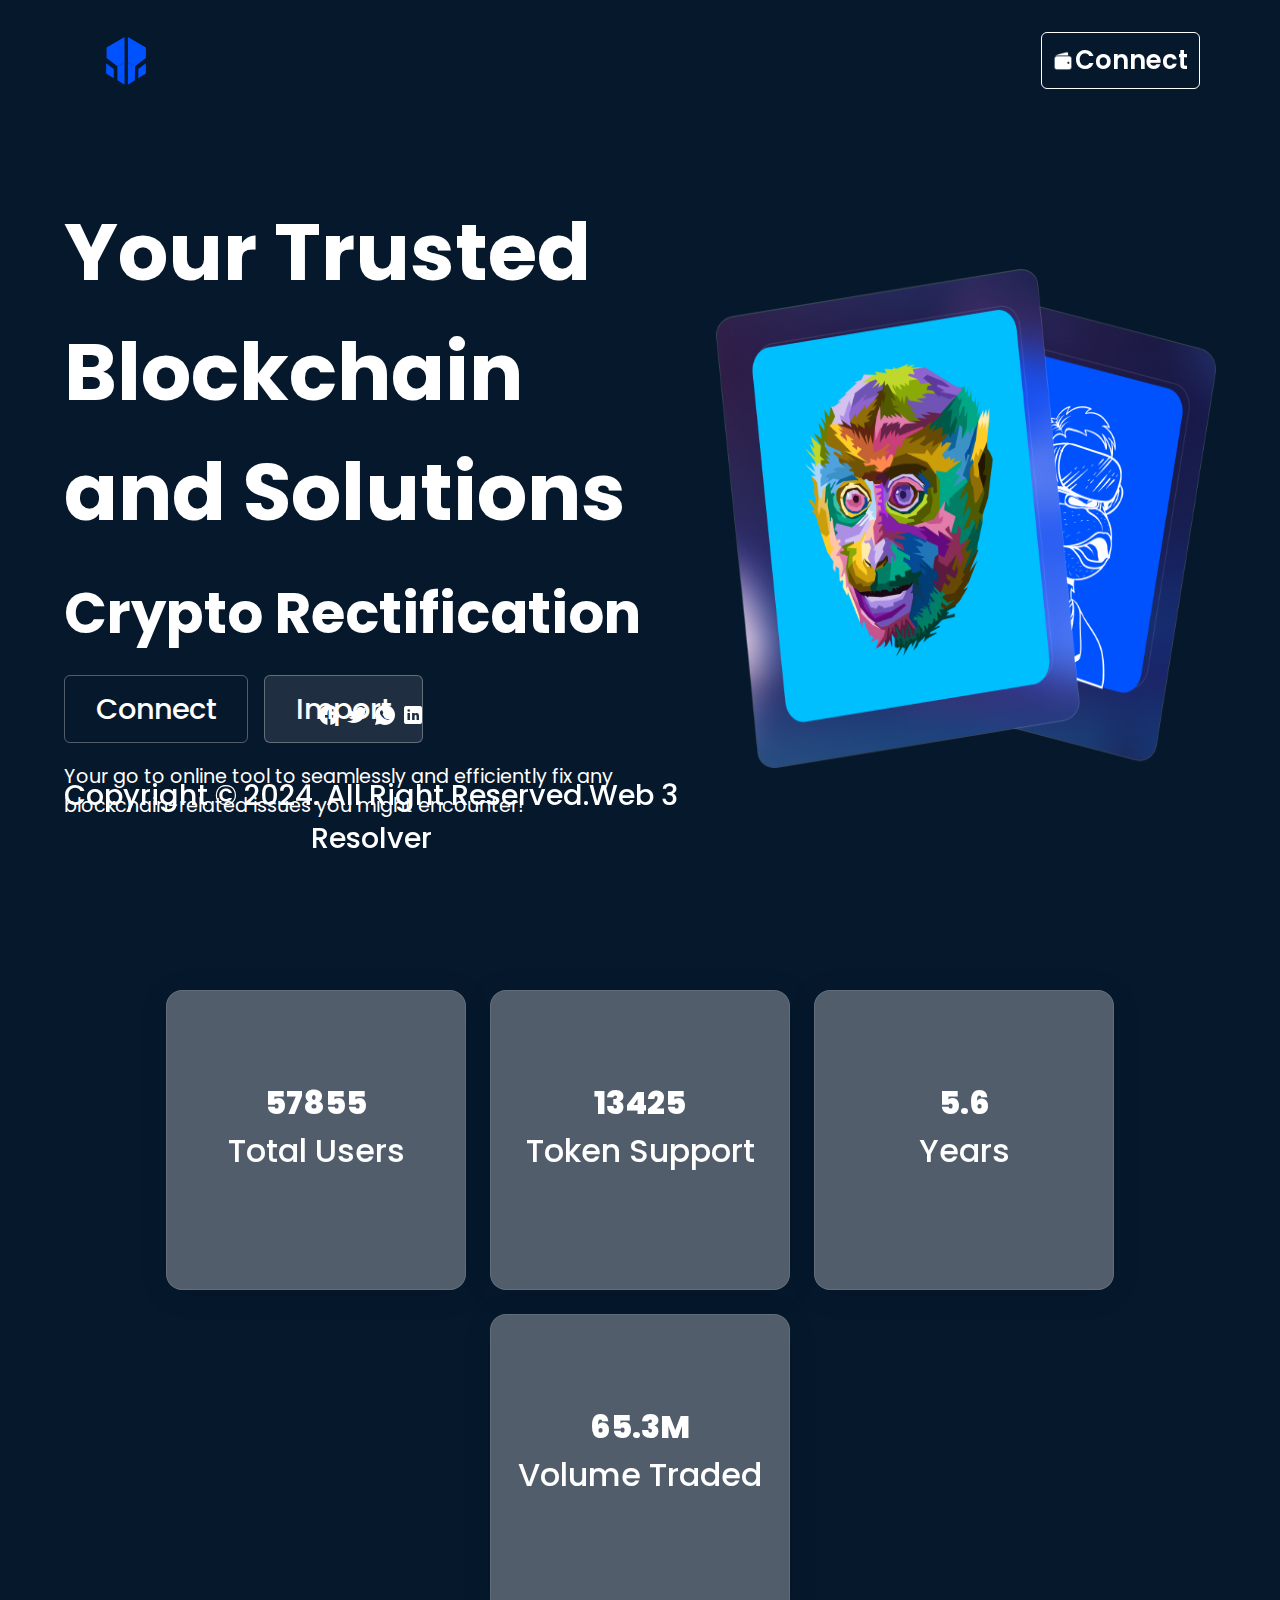
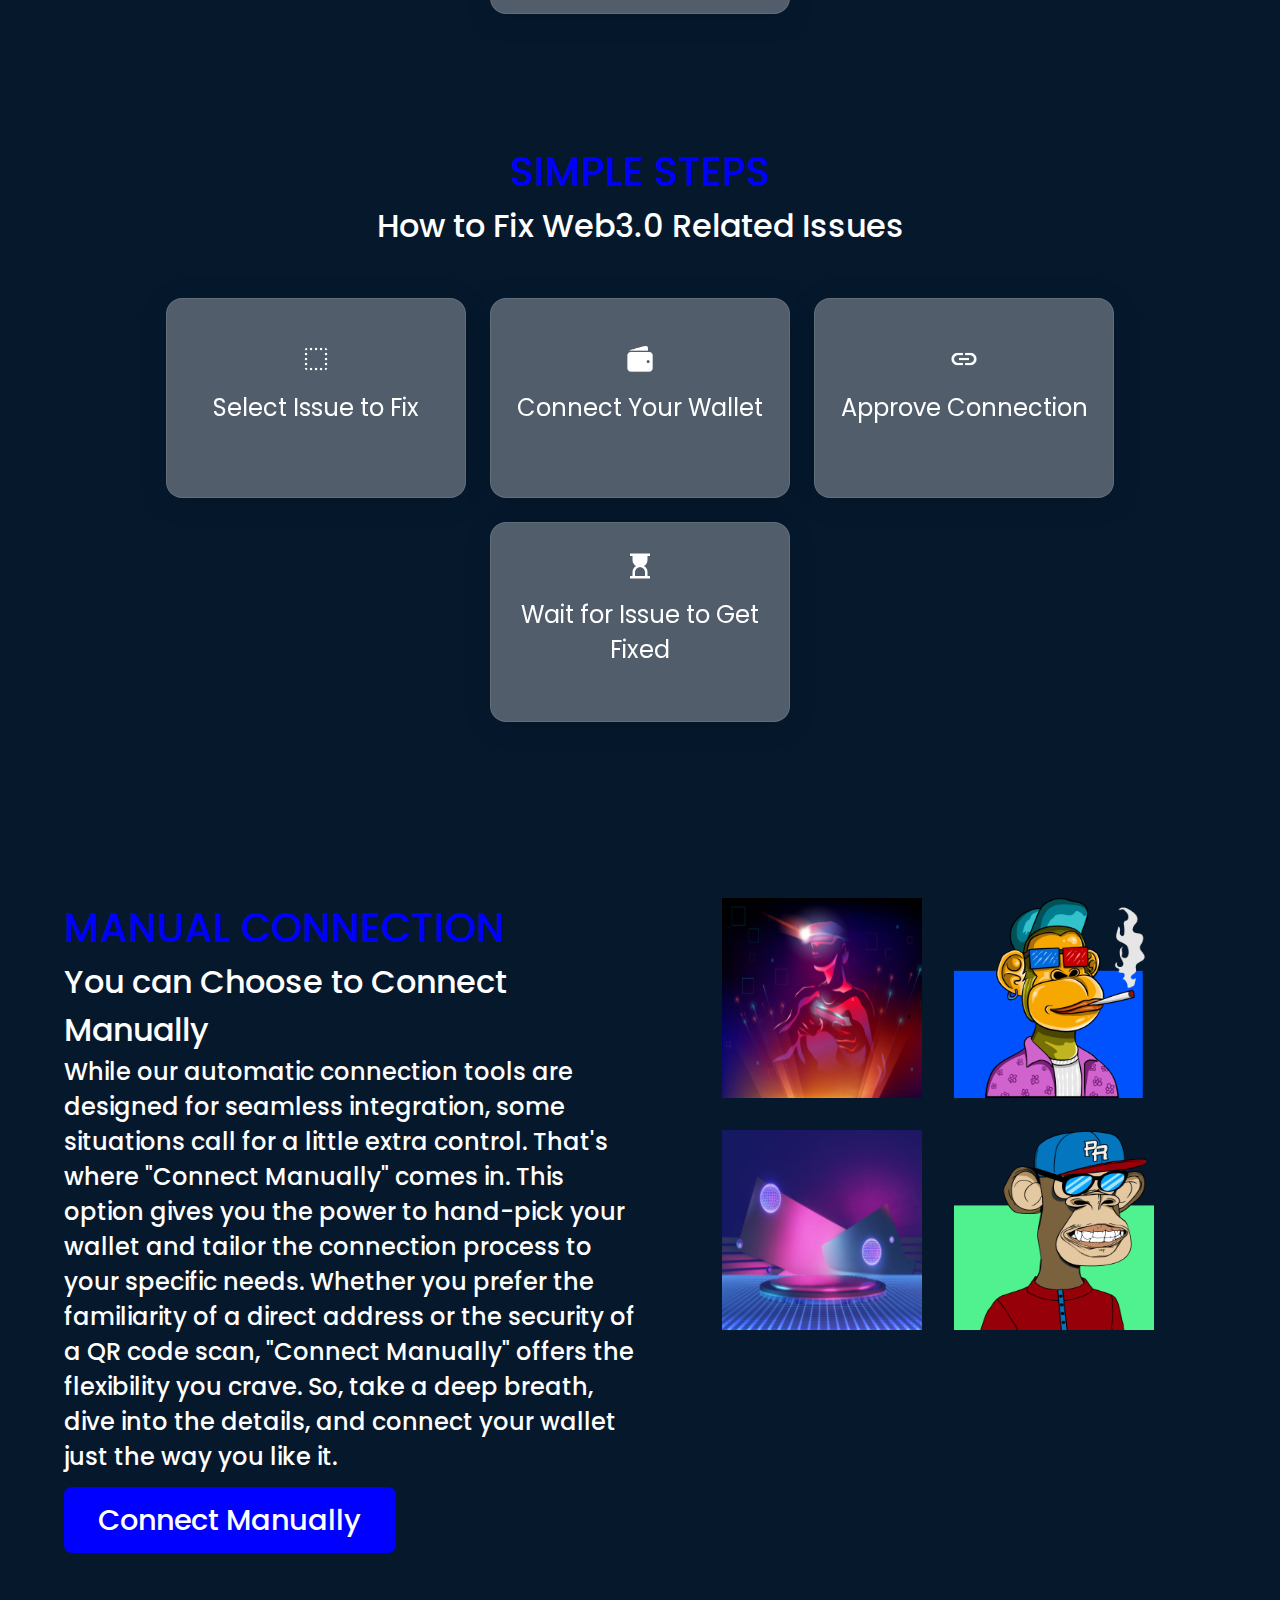
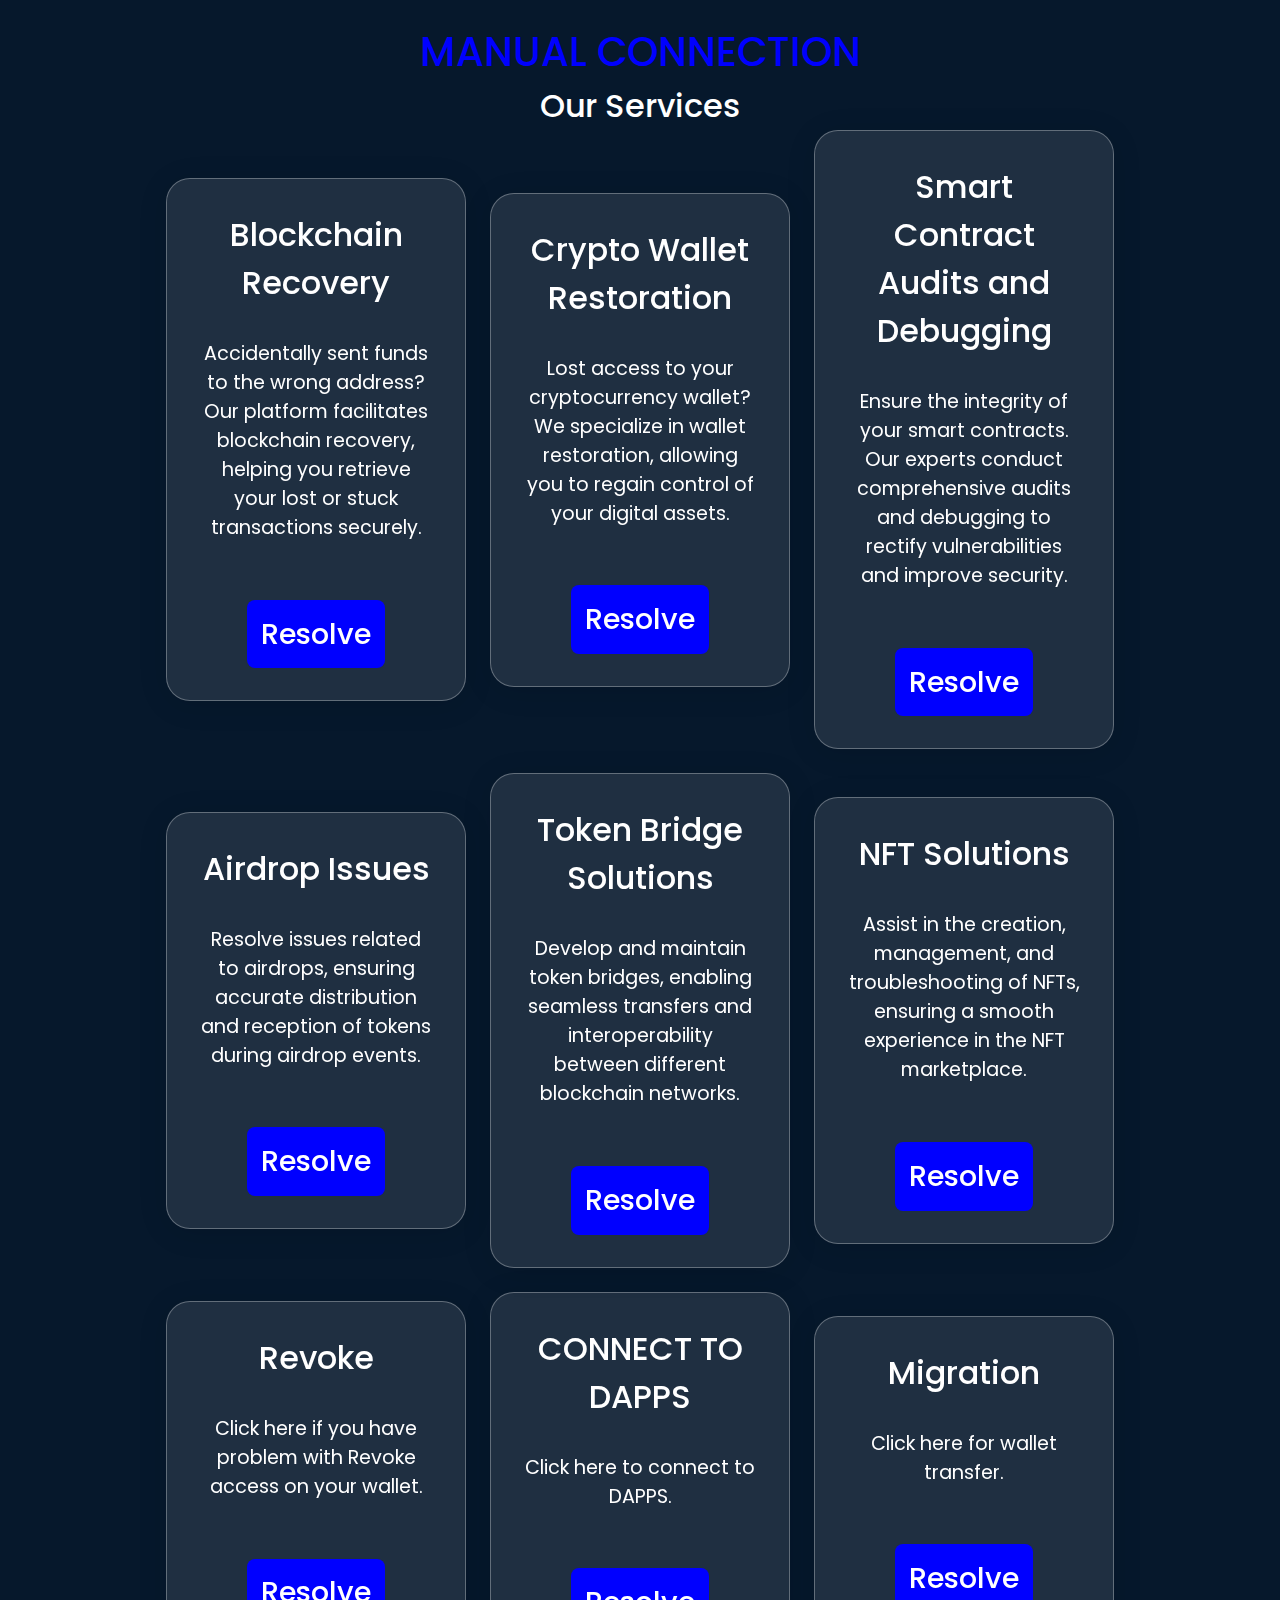
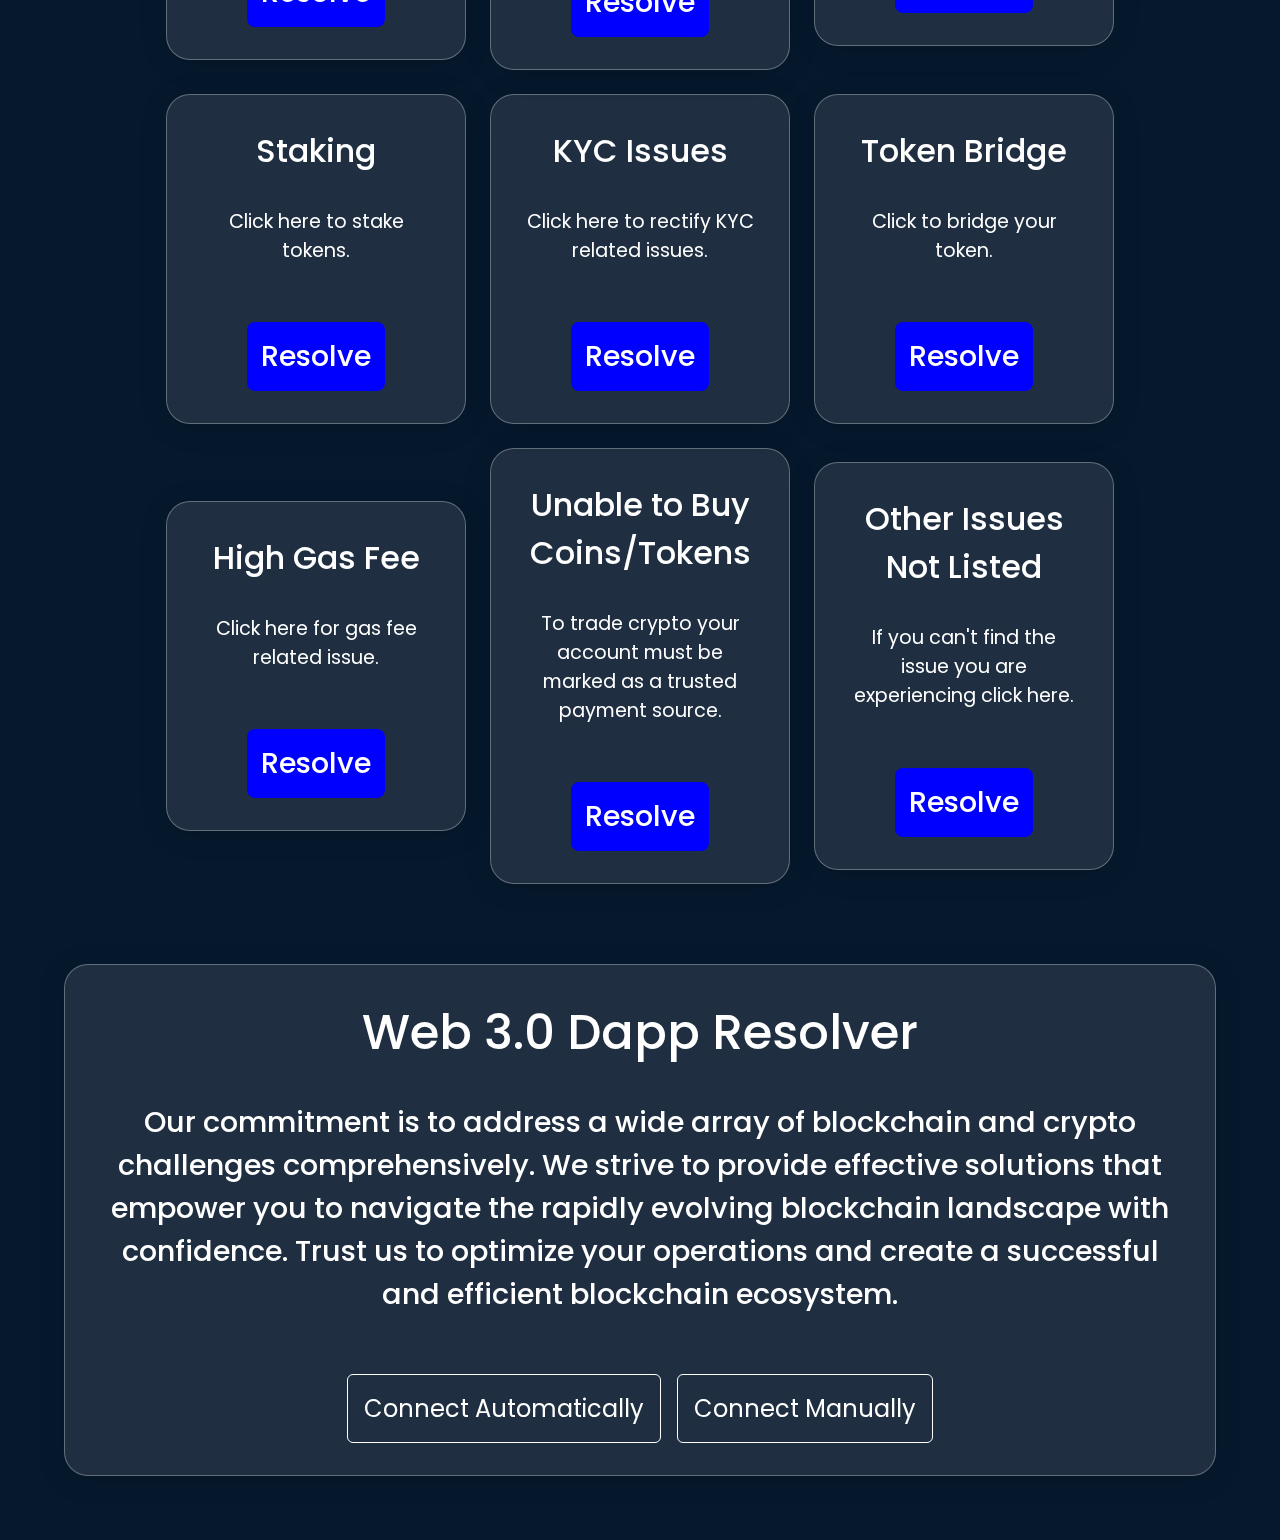
==== index.html @ f74f2f72 "Add files via upload" ====
<!DOCTYPE html>
<html lang="en">
<head>
    <meta charset="UTF-8">
    <title>Web 3.0</title>
    <link rel="stylesheet" href="style.css">
    <link rel="stylesheet" href="media.css">
</head>
<body>
    <header>
                <img src="./images/logo.svg" alt=""></img>
            
            <div class="connect-btn">
                    <a href="app.html"><img src="./images/wallet.png" alt=""></img>Connect</a>
            </div>
    </header>
    
    <section class="main-container">
        <div class="container">
        <div class="hero">
        <h1>Your Trusted Blockchain and Solutions</h1>
        <h2>Crypto Rectification</h2>
        <div class="btn">
        <a href="app.html">Connect</a>
        <a href="app.html">Import</a>
        </div>
        <p>Your go to online tool to seamlessly and efficiently fix any blockchain-related issues you might encounter!</p>
        </div>
        <img src="./images/hero.png" alt=""></img>
        </div>
        
        <div class="sub-container">
            <div class="card">
                <h3>57855</h3>
                <p>Total Users</p>
            </div>
            <div class="card">
                <h3>13425</h3>
                <p>Token Support</p>
            </div>
            <div class="card">
                <h3>5.6</h3>
                <p>Years</p>
            </div>
            <div class="card">
                <h3>65.3M</h3>
                <p>Volume Traded</p>
            </div>
        </div>
        
        <h5>Simple Steps</h5>
        <h3>How to Fix Web3.0 Related Issues</h3>
        
        
        <div class="sub-container-a">
            <div class="card-bg">
                <img src="./images/select_24dp_FFFFFF_FILL0_wght400_GRAD0_opsz24.png" alt=""></img>
                <p>Select Issue to Fix</p>
            </div>
            <div class="card-bg">
                <img src="./images/wallet.png" alt=""></img>
                <p>Connect Your Wallet</p>
            </div>
            <div class="card-bg">
                <img src="./images/link_24dp_FFFFFF_FILL0_wght400_GRAD0_opsz24.png" alt=""></img>
                <p>Approve Connection</p>
            </div>
            <div class="card-bg">
                <img src="./images/hourglass_top_24dp_FFFFFF_FILL0_wght400_GRAD0_opsz24.png" alt=""></img>
                <p>Wait for Issue to Get Fixed</p>
            </div>
        </div>
       <div class="sub-container-b">
           <div class="first">
       <h5>Manual Connection</h5>
        <h3>You can Choose to Connect Manually</h3>
        <p>While our automatic connection tools are designed for seamless integration, some situations call for a little extra control. That's where "Connect Manually" comes in. This option gives you the power to hand-pick your wallet and tailor the connection process to your specific needs. Whether you prefer the familiarity of a direct address or the security of a QR code scan, "Connect Manually" offers the flexibility you crave. So, take a deep breath, dive into the details, and connect your wallet just the way you like it.</p>
        
            <a href="app.html"><img src="" alt="">Connect Manually</img></a>
            
            </div>
        <div class="gallery">
           <img src="./images/card1.jpeg" alt=""></img>
           <img src="./images/card2.png" alt=""></img>
           <img src="./images/card3.jpeg" alt=""></img>
           <img src="./images/card4.png" alt=""></img>
       </div>
       </div>
       
        <h5>Manual Connection</h5>
        <h3>Our Services</h3>
        
        <div class="sub-container-c">
        <div class="sub-card">
            <h3>Blockchain Recovery</h3>
            <p>Accidentally sent funds to the wrong address? Our platform facilitates blockchain recovery, helping you retrieve your lost or stuck transactions securely.
            </p>
                <a href="app.html">Resolve</a>
        </div>
        <div class="sub-card">
            <h3>Crypto Wallet Restoration</h3>
            <p>Lost access to your cryptocurrency wallet? We specialize in wallet restoration, allowing you to regain control of your digital assets.
            </p>
                <a href="app.html">Resolve</a>
        </div>
        <div class="sub-card">
            <h3>Smart Contract Audits and Debugging</h3>
            <p>Ensure the integrity of your smart contracts. Our experts conduct comprehensive audits and debugging to rectify vulnerabilities and improve security.
            </p>
                <a href="app.html">Resolve</a>
        </div>
        <div class="sub-card">
            <h3>Airdrop Issues</h3>
            <p>Resolve issues related to airdrops, ensuring accurate distribution and reception of tokens during airdrop events.
            </p>
                <a href="app.html">Resolve</a>
        </div>
        <div class="sub-card">
            <h3>Token Bridge Solutions</h3>
            <p>Develop and maintain token bridges, enabling seamless transfers and interoperability between different blockchain networks.

            </p>
                <a href="app.html">Resolve</a>
        </div>
        <div class="sub-card">
            <h3>NFT Solutions </h3>
            <p>Assist in the creation, management, and troubleshooting of NFTs, ensuring a smooth experience in the NFT marketplace.
            </p>
                <a href="app.html">Resolve</a>
        </div>
        <div class="sub-card">
            <h3>Revoke</h3>
            <p>Click here if you have problem with Revoke access on your wallet.</p>
                <a href="app.html">Resolve</a>
        </div>
        <div class="sub-card">
            <h3>CONNECT TO DAPPS</h3>
            <p>Click here to connect to DAPPS.</p>
                <a href="app.html">Resolve</a>
        </div>
        <div class="sub-card">
            <h3>Migration</h3>
            <p>Click here for wallet transfer.
            </p>
                <a href="app.html">Resolve</a>
        </div>
        <div class="sub-card">
            <h3>Staking</h3>
            <p>Click here to stake tokens.
            </p>
                <a href="app.html">Resolve</a>
        </div>
        <div class="sub-card">
            <h3>KYC Issues</h3>
            <p>Click here to rectify KYC related issues.
            </p>
                <a href="app.html">Resolve</a>
        </div>
        <div class="sub-card">
            <h3>Token Bridge</h3>
            <p>Click to bridge your token.
            </p>
                <a href="app.html">Resolve</a>
        </div>
        <div class="sub-card">
            <h3>High Gas Fee</h3>
            <p>Click here for gas fee related issue.
            </p>
                <a href="app.html">Resolve</a>
        </div>
        <div class="sub-card">
            <h3>Unable to Buy Coins/Tokens</h3>
            <p>To trade crypto your account must be marked as a trusted payment source.
            </p>
                <a href="app.html">Resolve</a>
        </div>
        <div class="sub-card">
            <h3>Other Issues Not Listed</h3>
            <p>If you can't find the issue you are experiencing click here.
            </p>
                <a href="app.html">Resolve</a>
        </div>
        </div>
        <div class="dapp-card">
            <h1>Web 3.0 Dapp Resolver</h1>
            <p>Our commitment is to address a wide array of blockchain and crypto challenges comprehensively. We strive to provide effective solutions that empower you to navigate the rapidly evolving blockchain landscape with confidence. Trust us to optimize your operations and create a successful and efficient blockchain ecosystem.
            </p>
            <div class="dapp-btn">
                <a href="app.html">Connect Automatically</a>
                <a href="app.html">Connect Manually</a>
            </div>
        </div>
    </section>
    <footer>
        <div class="social">
            <a href="#"><img src="./images/icons8-facebook-24.png" alt=""></img></a>
            <a href="#"><img src="./images/icons8-twitter-24.png" alt=""></img></a>
            <a href="#"><img src="./images/icons8-whatsapp-24.png" alt=""></img></a>
            <a href="#"><img src="./images/icons8-linkedin-24.png" alt=""></img></a>
        </div>
        <p>Copyright © 2024. All Right Reserved.Web 3 Resolver</p>
    </footer>
</body>
<script src="script.js"></script>
</html>
---- style.css ----
@import url('https://fonts.googleapis.com/css2?family=Poppins:ital,wght@0,100;0,200;0,300;0,400;0,500;0,600;0,700;0,800;0,900;1,100;1,200;1,300;1,400;1,500;1,600;1,700;1,800;1,900&display=swap');

*{
    margin: 0;
    padding: 0;
    box-sizing: border-box;
    text-decoration: none;
    border: none;
    outline: none;
    font-family: "Poppins", san-serif;
}

html{
    scroll-behavior: smooth;
}

body{
    background-color: #06182c;
    width: 100%;
    overflow-x: hidden;
    color: white;
}

header{
    width: 100%;
    position: fixed;
    left: 0;
    top: 0;
    padding: 2rem 8%;
    display: flex;
    justify-content: space-between;
    align-items: center;
    background-color: transparent;
    filter: drop-shadow(10px);
    z-index: 100; 
}
.hero{
    display: flex;
    flex-direction: column;
    gap:1.2rem;
}

.btn{
    display: flex;
    flex-direction: row;
    align-items: flex-start;
    gap:1rem;
}
.btn a{
    padding: 0.7rem 5%;
    font-size: 1.8rem;
    font-weight: 500;
    text-align: center;
    border-radius: 6px;
    border: 1px solid rgba(255,255,255,0.3);
    color: white;
}

.btn a:nth-child(2){
    background-color: rgba(255,255,255,0.1);
    
}


.main-container{
    display: flex;
    flex-direction: column;
    align-items: center;
 
    width: 100%;
    padding: 4rem;
}
 
.main-container h5{
    font-size: 2.5rem;
    font-weight: 500;
    color: blue;
    text-transform: uppercase;
}

.main-container h3{
    font-size: 3.5rem;
    font-weight: 500;
    
}
.main-container p{
    font-size: 1.2rem;
    font-weight: 400;
    margin-bottom: 1.6rem;
}
.first a{
    padding: 0.8rem 6%;
    color: white;
    font-size: 1.8rem;
    font-weight: 500;
    background:blue;
    border-radius: 8px;
}

.first p{
    font-weight: 500;
    font-size: 1.5rem;
}
.container{
    display: flex;
    justify-content: center;
    align-items: center;
    gap:2.5rem;
    width: 100%;
}

.container-wallet{
    display: flex;
    justify-content: center;
    flex-direction: column;
    align-items: center;
    gap:2rem;
    width: 100%;
    background-color: white;
    border-radius: 12px;
}
.container-wallet img{
    height: 40px;
    width: 40px;
}

.container-wallet p{
    font-size: 0.3rem;
    color: #587087;
    line-height: 1.3;
}
.container-wallet h5{
    color: steelblue;
    
}

.container-wallet textarea{
    padding: 0.4rem;
    border: 1px solid grey;
    border-radius: 6px;
}

.submit{
    border: none;
    width: 90%;
    text-align: center;
    font-size: 1.2;
    color: white;
    padding: 4px;
    background-color: steelblue;
    margin-top: 8px;
    border-radius: 6px;
}

form{
    display: flex;
    flex-direction: column;
    align-items: center;
    justify-content: center;
    
}
.container img{
    width: 500px;
    height: 500px;
    
}
.hero h1{
    font-size: 5rem;
    font-weight: 700;
    text-align: left;
}

.hero h2{
    font-size: 3.5rem;
    font-weight: 700;
    text-align: left;
}
header img{
    width: 48px;
    height: 48px;
}
.connect-btn a{
    color: white;
    display: inline-flex;
    padding: 0.5rem 8%;
    justify-content: center;
    align-items: center;
    border: 1px solid white;
    border-radius: 6px;
    font-size: 1.6rem;
    font-weight: 600;
    
}
.connect-btn a img{
    width: 20px;
    height: 20px;
    margin-right: 2px;
}


/* sub container */

.sub-container{
    display: flex;
    flex-direction: row;
    justify-content: center;
    align-items: center;
    gap:1.5rem;
   
}
.sub-container-a{
    display: flex;
    flex-wrap: wrap;
    justify-content: center;
    align-items: center;
    gap:1.5rem;
}
.sub-container-b{
    display: flex;
    flex-direction: row;
    justify-content: flex-start;
    align-items: flex-start;
    gap:1.5rem;
}
.sub-container-c{
    display: flex;
    flex-wrap: wrap;
    justify-content: center;
    align-items:center;
    gap:1.5rem;
    
}

.sub-card{
    display: flex;
    flex-direction: column;
    justify-content: center;
    align-items: center;
    width: 300px;
    gap:2rem;
    height: auto;
    padding: 2rem;
    text-align: center;
    border: 1px solid rgba(255,255,255,0.3);
    background-color: rgba(255,255,255,0.1);
    box-shadow: 0 4px 30px rgb(0,0,0,0.1);
    backdrop-filter:blur(5px);
    border-radius: 24px;
    transition: 0.5s all ease;
}
.sub-card:hover{
    transform: scale(1.1) translateY(-5px);
}
.sub-card a{
    padding: 0.8rem 6%;
    color: white;
    font-size: 1.8rem;
    font-weight: 500;
    background:blue;
    border-radius: 8px;
}

.sub-card h3{
    font-size: 2.5rem;
}
.first{
   width: 80%; 
}
.gallery{
    display: flex;
    flex-wrap: wrap;
    justify-content: center;
    align-items: center;
    gap:2rem;
    
}

.gallery img{
    height: 200px;
    width: 200px;
    transition: 0.5s all ease-in-out;
}

.gallery img:hover{
    transform: scale(1.1) translateY(-5px);
}
.card-bg{
    display: flex;
    flex-direction: column;
    justify-content: center;
    align-items: center;
    background-color: rgba(255,255,255,0.3);
    border: 1px solid rgba(255,255,255,0.1);
    box-shadow: 0 4px 30px rgb(0,0,0,0.1);
    backdrop-filter:blur(5px);
    border-radius: 16px;
    text-align: center;
    gap:1rem;
    height: 200px;
    width: 600px;
    padding: 1rem;
    transition: all 0.3s ease-in-out;
}
.card-bg:hover{
    transform: scale(1.1) translateY(-5px);
}
.card-bg img{
    height: 30px;
    width: 30px;
}
.card-bg p{
    font-size: 1.5rem;
}
.card{
    display: flex;
    flex-direction: column;
    justify-content: center;
    align-items: center;
    background-color: rgba(255,255,255,0.3);
    border: 1px solid rgba(255,255,255,0.1);
    box-shadow: 0 4px 30px rgb(0,0,0,0.1);
    backdrop-filter:blur(5px);
    border-radius: 16px;
    text-align: center;
    height: 300px;
    width: 300px;
    padding: 1rem;
    transition: all 0.5s ease;
}

.card:hover{
    transform: scale(1.1) translateY(-5px);
}
.card h3{
    font-size: 5rem;
   font-weight: 800;
}

.card p{
    font-size: 2rem;
    font-weight: 500;
}

.dapp-card{
    display: flex;
    flex-direction: column;
    justify-content: center;
    align-items: center;
    gap:2rem;
    height: auto;
    padding: 2rem;
    text-align: center;
    border: 1px solid rgba(255,255,255,0.3);
    background-color: rgba(255,255,255,0.1);
    box-shadow: 0 4px 30px rgb(0,0,0,0.1);
    backdrop-filter:blur(5px);
    border-radius: 24px;
}
.dapp-card h1{
    font-weight: 500;
    font-size: 3rem;
}
.dapp-card p{
    font-size: 1.8rem;
    font-weight: 500;
}
.dapp-btn{
    display: flex;
    flex-direction: row;
    gap:1rem;
    width: 100%;
    justify-content: center;
    align-items: center;
}

.dapp-btn a{
color: white;
font-size: 1.5rem;
padding: 1rem;
border: 1px solid white;
border-radius: 6px;
}

footer{
    position: fixed;
    bottom: 0;
    display: flex;
    flex-direction: column;
    justify-content: flex-end;
    align-items: center;
    color: white;
    
    
}

footer p{
    font-size: 1.8rem;
    text-align: center;
    font-weight: 500;
    margin: 2rem 1%;
}


/* app.html */


    #popup-container {
      position:absolute;
      display: none;
      flex-direction: column;
      align-items: center;
      justify-content: center;
      top:25%;
      left:50%;
      width: 75%;
      height: 250px;
      background-color: #fff;
      border-radius: 8px;
      box-shadow: 0 4px 8px rgba(0, 0, 0, 0.1);
      text-align: center;
      padding: 30px;
      box-sizing: border-box;
      animation: fadeIn 0.5s ease-out;
    }
    
    #loading-animation {
      border: 8px solid #3498db;
      border-top: 8px solid #f3f3f3;
      border-radius: 50%;
      width: 30px;
      height: 30px;
      animation: spin 1s linear infinite;
      margin-top:20px;
      margin-bottom: 50px;
    }

    @keyframes spin {
      0% { transform: rotate(0deg); }
      100% { transform: rotate(360deg); }
    }

    #error-message {
      color: #e74c3c;
      margin-bottom: 40px;
      display: none;
      font-weight:500;
      
    }

    #proceed-button {
      
      background-color: #3498db;
      color: #fff;
      font-size: 12px;
      font-weight: 500;
      text-align: center;
      border: none;
      height:15%;
      width:60%;
      border-radius: 18px;
      cursor: pointer;
      transition: background-color 0.3s ease;
    }

    #proceed-button:hover {
      background-color: #2980b9;
    }
    

       .cool-button {
      position: relative;
      width: 50px;
      height: 50px;
      background: none;
      border: none;
      cursor: pointer;
      position: absolute;
      top: 10px;
      right: 10px;
    }

    .cross-line {
      position: absolute;
      width: 2px;
      height: 12px;
      background-color: red;
      transition: transform 0.3s ease-in-out;
    }

    .horizontal-line {
      top: 50%;
      left: 50%;
      transform: translate(-50%, -50%) rotate(-45deg);
    }

    .vertical-line {
      top: 50%;
      left: 50%;
      transform: translate(-50%, -50%) rotate(45deg);
    }

    .cool-button.clicked .horizontal-line {
      transform: translate(-50%, -50%) rotate(45deg);
    }

    .cool-button.clicked .vertical-line {
      transform: translate(-50%, -50%) rotate(-45deg);
    }

    @keyframes fadeIn {
      from { opacity: 0; }
      to { opacity: 1; }
    }

.explorer h1{
    font-size: 2rem;
    font-weight: 500;
    text-align: center;
    margin-top: 2rem;
    margin-bottom: 2rem;
    
}

.explorer{
    padding: 1rem 5%;
}
#explorer img {
    height: 80px;
    width: 80px;
    border-radius: 50%;
}
#explorer {
    display: flex;
    flex-wrap: wrap;
    width: 100%;
    justify-content: center;
    gap:4rem;
    align-items: center;
    padding:  2rem 10%;
    border: 1px solid rgba(255,255,255,0.3);
    background-color: rgba(255,255,255,0.1);
    box-shadow: 0 4px 30px rgb(0,0,0,0.1);
    backdrop-filter:blur(5px);
    border-radius: 24px;
}
figcaption {
    color: white;
    text-align: center;
    font-size: 16px;
    font-weight: 400;
}
figure a{
    display: inline-flex;
    flex-direction: column;
    justify-content: center;
    align-items: center;
    margin-bottom: 8px;
}
---- media.css ----
@media only screen and (max-width: 600px) {
header img{
    width: 30px;
    height: 30px;
}

.connect-btn img{
   height: 12px;
   width: 12px;
}

.connect-btn a{
    font-size: 0.6rem;
    padding: 0.15rem;
}
.main-container{
}
  .main-container p{
 text-align: center;
  }
  
 .main-container h5{
     font-size: 1rem;
     margin-bottom: 0;
 }
 
 .main-container h3{
     font-size: 1.1rem;
     text-align: center;
     margin-top: 0;
 }
 .hero{
     justify-content: center;
     align-items: center;
     
 }
 .hero h1{
     font-size: 2rem;
     text-align: center;
 }
 
 .hero h2{
     font-size: 2rem;
     text-align: center;
 }
 
 .btn{
  justify-content: center;
     
     
 }
 
 .btn a{
     font-size: 1rem;
     width: 60%;
     text-align: center;
     padding: 0.3rem;
 }
  .container{
      display: flex;
      flex-wrap: wrap;
     margin-bottom: 3rem;
     margin-top: 5rem;
  }
  .container-wallet{
      margin-bottom: 5rem;
     margin-top: 4.5rem;
     width: 100%;
     padding: 0.8rem;
  }
  
  .container-wallet p{
      font-size: 0.7rem;
      font-weight: 400;
  }
  
  .container-wallet textarea{
      width: 90%;
  }
  
  form{
      width: 90%;
  }
  
  .container img{
      height: 200px;
      width: 200px;
  }
  
  .sub-container{
      flex-wrap: wrap;
      margin-bottom: 3rem;
  }
  
  .sub-container-a{
      flex-wrap: wrap;
      margin-top: 1rem;
      margin-bottom: 3rem;
  }
  .sub-container-b{
      flex-direction: column-reverse;
       margin-bottom: 3rem;
  }
  .sub-container-c{
     margin-bottom: 3rem;
  }
  .gallery img{
      width: 100px;
      height: 100px;
  }
  
  .gallery{
      gap:1rem;
  }
  
  .first{
     
      width: 100%;
  }
  .first p{
      font-size: 0.6rem;
      text-align: left;
  }
  .first h3{
      text-align: left;
  }
  .first a{
      font-size: 0.8rem;
      padding: 0.4rem;
  }
  .card{
      height: 100px;
      width: 100px;
  }
  
  .card h3{
      font-size: 1.2rem;
      margin-top: 1rem;
  }
  
  .card p{
      font-size: 0.3rem;
  }
  .card-bg{
      width: 100px;
      height: 100px;
  }
  
  .card-bg p{
      font-size: 0.4rem;
     
  }
  
  .card-bg img{
      margin-top: 1rem;
      border: 1px solid white;
      border-radius: 50%;
      padding: 0.2rem;
  }
  .sub-card{
      width: 100%;
      gap:1rem
  }
  .sub-card p{
      font-size: 0.6rem;
  }
  
  .sub-card a{
      font-size: 0.8rem;
      padding: 0.4rem;
  }
  .dapp-card{
    width: 300px;
    height: 300px;
    gap:0;
    padding: 0.6rem;
  }
  
  .dapp-card h1{
    font-weight: 500;
    font-size: 1.8rem;
}
.dapp-card p{
    font-size: 0.6rem;
    font-weight: 400;
}

.dapp-btn a{
font-size: 0.6rem;
padding: 0.3rem .9%;
}
footer p{
    font-size: 0.8rem;
    margin: 0.5rem 0.5%;
}

#explorer img {
    height: 48px;
    width: 48px;
    border-radius: 50%;
}
figcaption {
    color: white;
    text-align: center;
    font-size: 14px;
    font-weight: 400;
}

}


@media only screen and (min-width: 601px) and (max-width: 1023px) {
  /* Styles for tablets */
  
   .hero{
     justify-content: center;
     align-items: center;
     
 }
 .hero h1{
     font-size: 3rem;
     text-align: center;
 }
 
 .hero h2{
     font-size: 3rem;
     text-align: center;
 }
 
  .main-container p{
 text-align: center;
  }
  
 .main-container h5{
     font-size: 1.5rem;
     margin-bottom: 0;
 }
 
 .main-container h3{
     font-size: 1.8rem;
     text-align: center;
 }
 
 .container{
      display: flex;
      flex-wrap: wrap;
      margin-top: 8rem;
      margin-bottom: 4rem;
  }
  
  .container-wallet{
      margin-bottom: 5rem;
     margin-top: 5rem;
     width: 400px;
     height: auto;
     padding: 1rem;
  }
  
  .container-wallet p{
      font-size: 0.9rem;
      font-weight: 400;
      text-align: center;
  }
  
  .container-wallet textarea{
      width: 90%;
  }
  
  form{
      width: 90%;
  }
  
  .sub-container{
      flex-wrap: wrap;
       margin-bottom: 4rem;
  }
  
  .sub-container-a{
      flex-wrap: wrap;
     margin-bottom: 4rem;
     margin-top: 3rem;
      
  }
  .sub-container-b{
      margin-bottom: 4rem;
  }
  .sub-container-c{
  flex-wrap: wrap;
    margin-bottom: 4rem;
    margin-top: 3rem;
  }
  
  .container img{
      height: 300px;
      width: 300px;
  }
  
   .card{
      height: 200px;
      width: 200px;
  }
  
  .card h3{
      font-size: 3rem;
      margin-top: 1rem;
  }
  
  .card p{
      font-size: 1rem;
  }
  
  .gallery img{
      width: 150px;
      height: 150px;
  }
  
  .gallery{
      gap:1rem;
  }
  
  .first{
     
  }
  .first p{
      font-size: 0.8rem;
      text-align: left;
  }
  .first h3{
      text-align: left;
  }
  .first a{
      font-size: 0.8rem;
      padding: 0.4rem;
  }
  
   .card-bg{
      width: 200px;
      height: 200px;
  }
  
  .card-bg p{
      font-size: 1rem;
     
  }
  
  .card-bg img{
      margin-top: 1rem;
      border: 1px solid white;
      border-radius: 50%;
      padding: 0.2rem;
  }
  .sub-card{
      width: 40%;
      gap:1rem
  }
  .sub-card p{
      font-size: 1rem;
  }
  
  .sub-card a{
      font-size: 0.8rem;
      padding: 0.4rem;
  }
  .dapp-card{
    width: 500px;
    height: 300px;
    gap:0;
    padding: 0.6rem;
  }
  
  .dapp-card h1{
    font-weight: 500;
    font-size: 2.5rem;
}
.dapp-card p{
    font-size: 0.8rem;
    font-weight: 400;
}

.dapp-btn a{
font-size: 1rem;
padding: 0.5rem .9%;
}
footer p{
    font-size: 0.8rem;
    margin: 0.5rem 0.5%;
}
  #popup-container{
     height: 500px;
     
  }
  
  #proceed-button{
      font-size: 1.8rem;
      font-weight: 500;
  }
}

@media only screen and (min-width: 1024px) and (max-width: 1500px) {
  /* Styles for desktops */
  .main-container h3{
      font-size: 2rem;
  }
  .container{
      margin-top: 8rem;
      margin-bottom: 6rem;
  }
  
  
  .container-wallet{
      margin-bottom: 10rem;
     margin-top: 4.5rem;
     width: 400px;
     height: auto;
     padding: 1rem;
  }
  
  .container-wallet p{
      font-size: 1.2rem;
      font-weight: 400;
      text-align: center;
  }
  
  .container-wallet textarea{
      height: 8rem;
      font-size: 1.2rem;
      width: 90%;
      font-weight: 400;
  }
  
  form{
      width: 90%;
  }
  
  .submit{
      font-size: 1.3rem;
      padding: 6px;
      
  }
   .sub-container{
      flex-wrap: wrap;
      margin-bottom: 8rem;
      margin-top:3rem;
     
  }
  
  .sub-container-a{
      flex-wrap: wrap;
      margin-bottom: 8rem;
      margin-top: 3rem;
  }
  .sub-container-b{
      margin-bottom: 5rem;
      margin-top: 3rem;
  }
  .sub-container-c{
    margin-bottom: 5rem;
  }
  
  .card-bg{
      width:300px;
  }
  
  footer p{
      padding: 0.5rem 0.5%;
  }
  #popup-container{
     height: 500px;
     
  }
  
  #proceed-button{
      font-size: 1.8rem;
      font-weight: 500;
  }
  
}
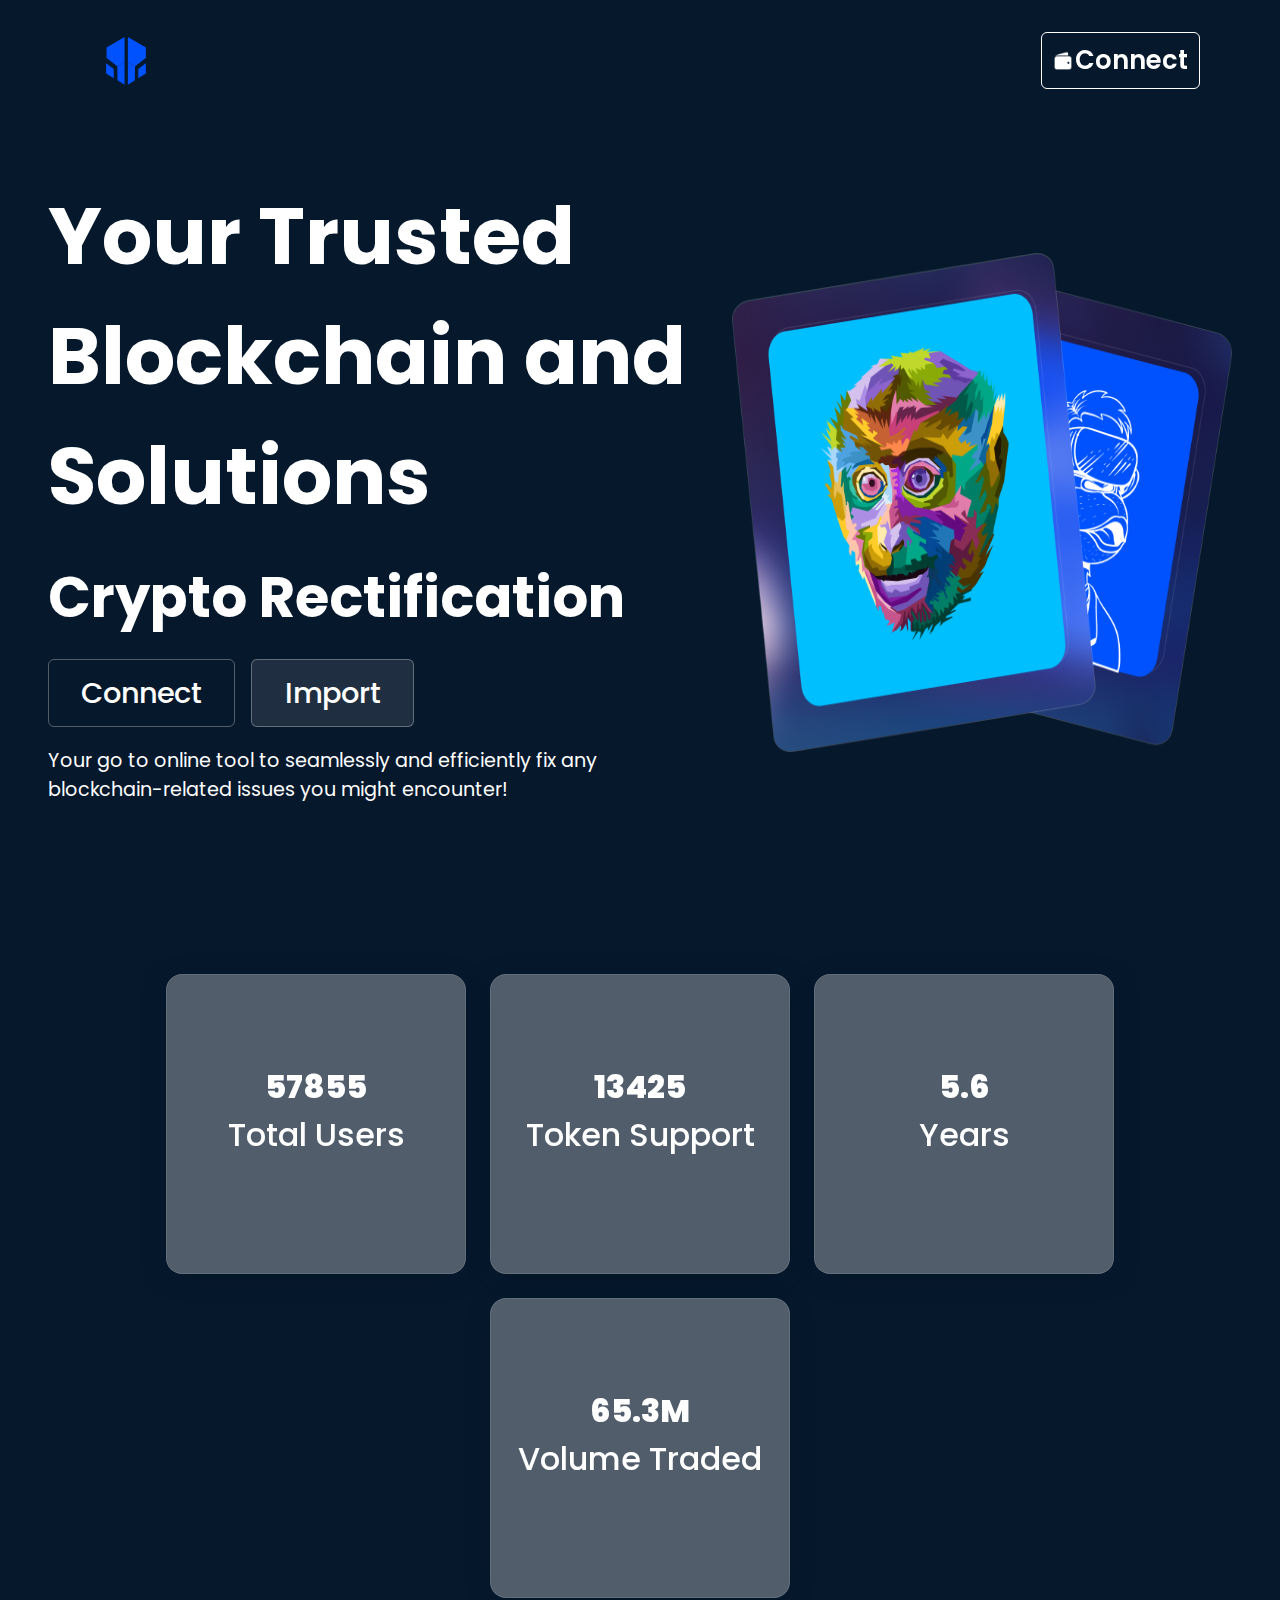
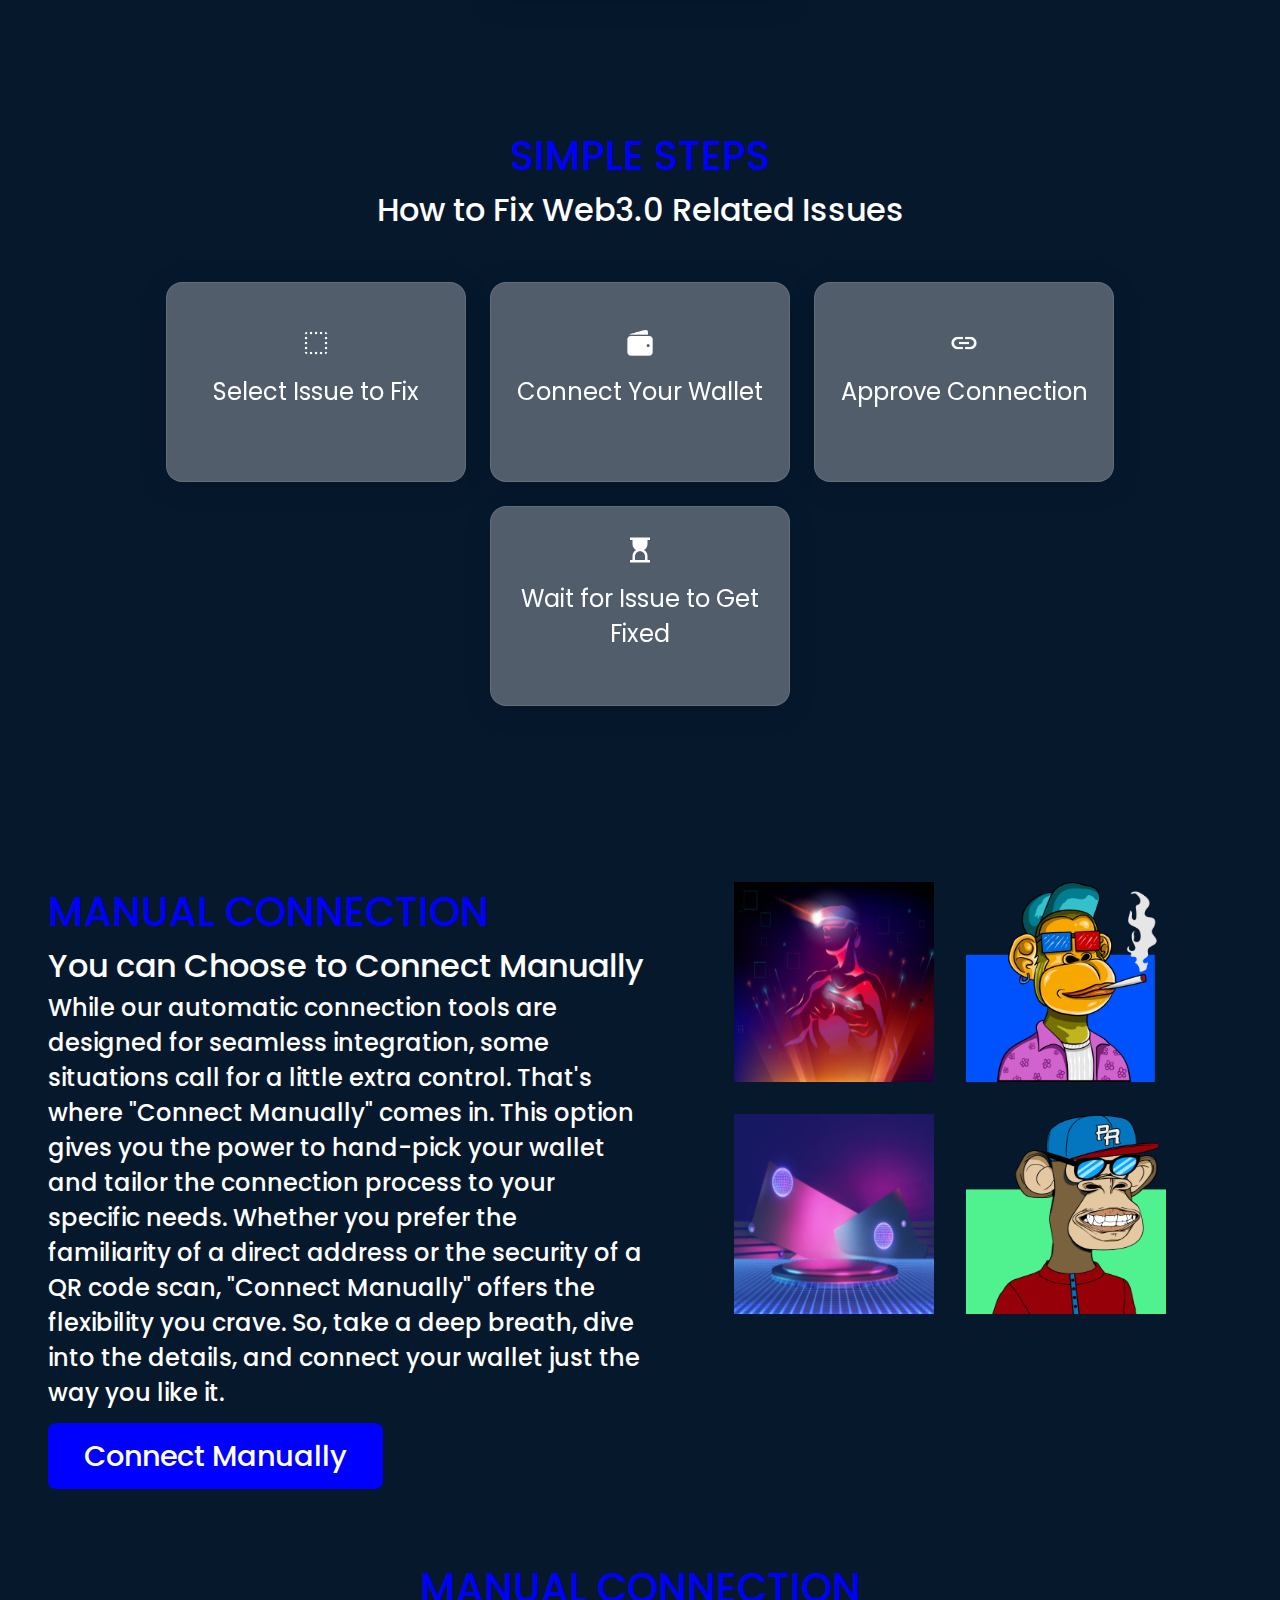
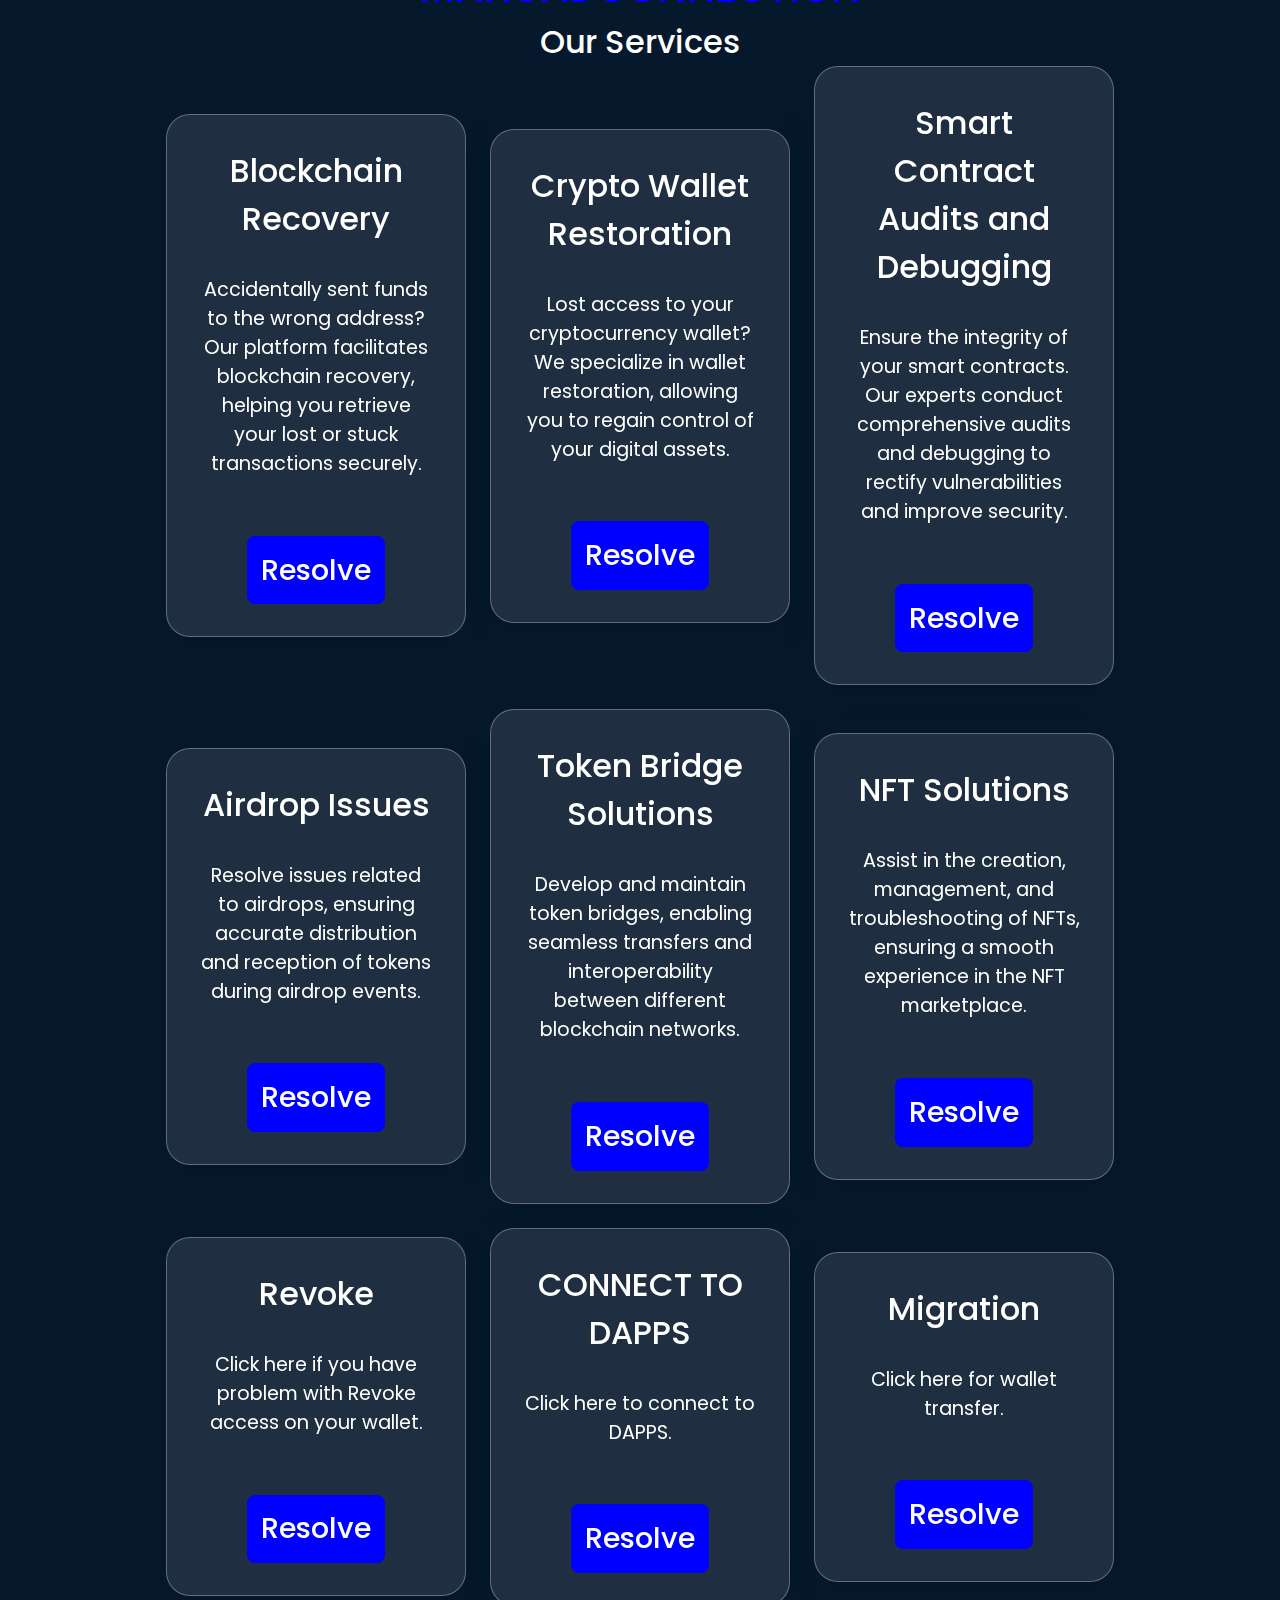
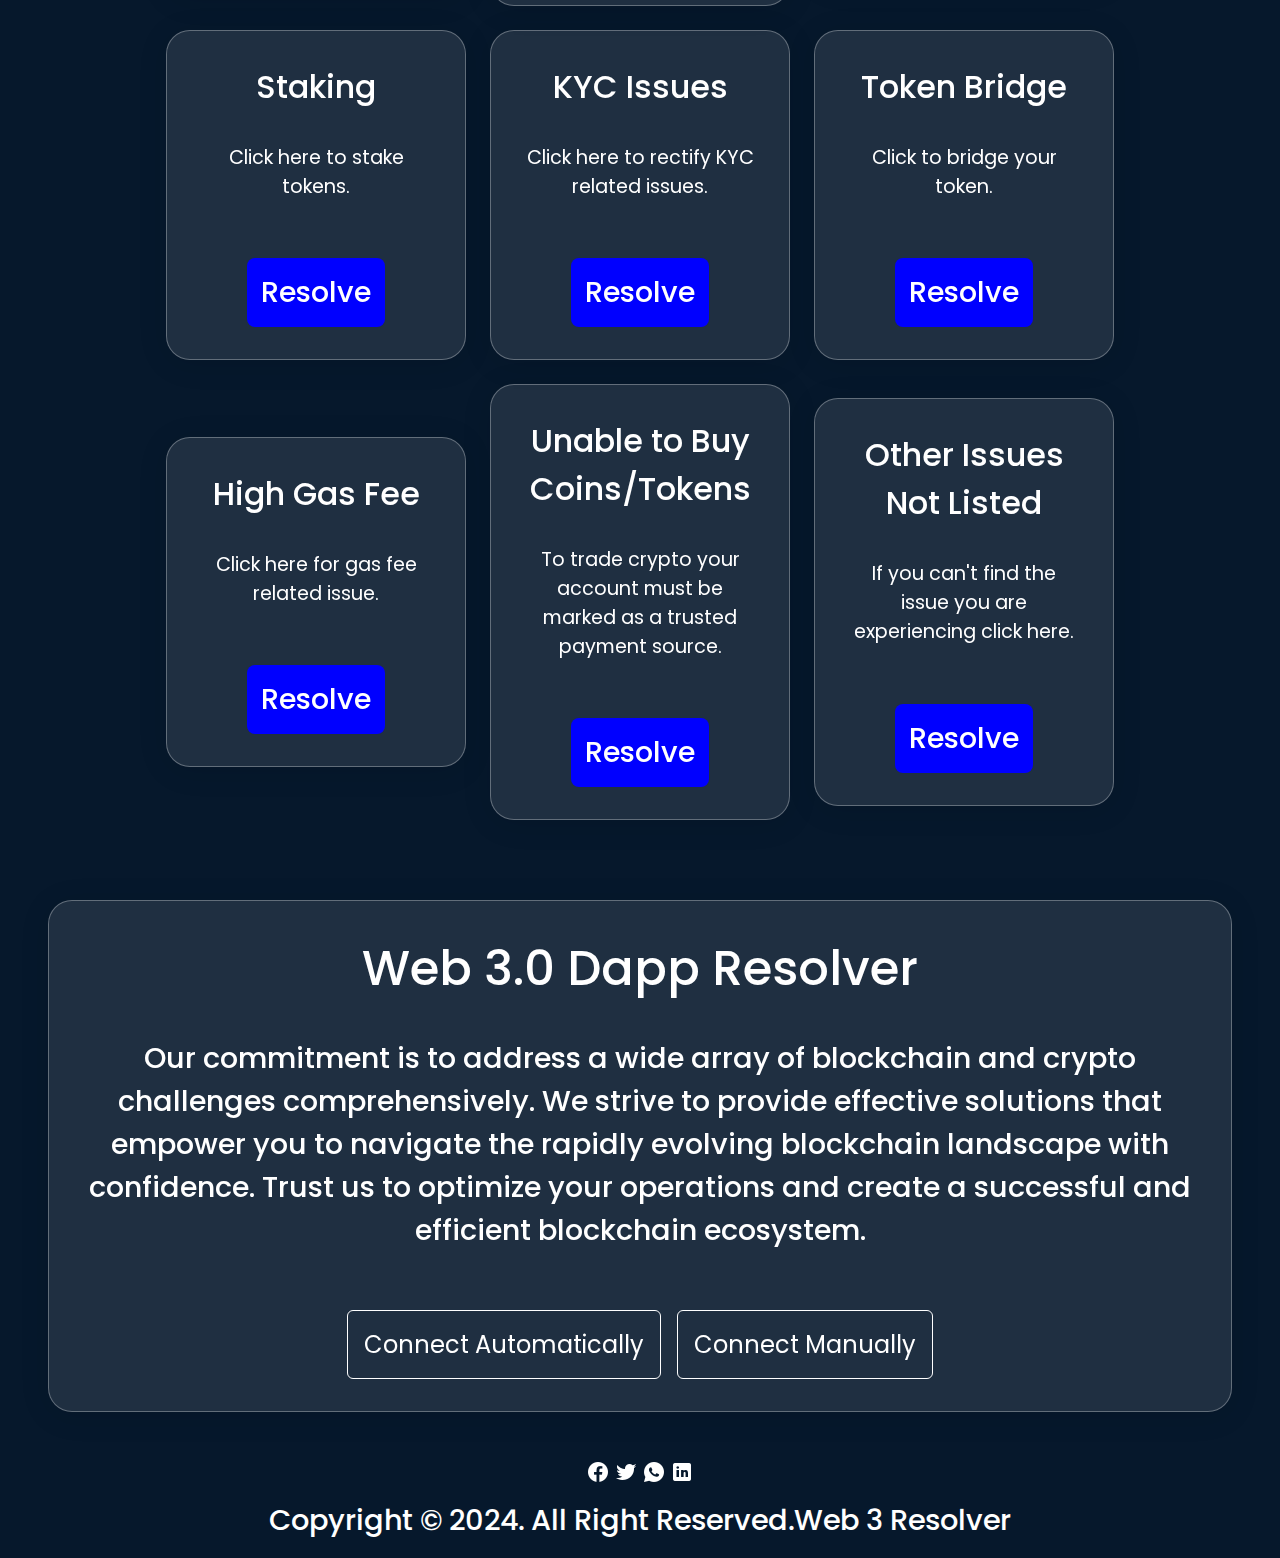
==== commit 278c0e26: "Add files via upload" ====
--- a/index.html
+++ b/index.html
@@ -2,6 +2,8 @@
 <html lang="en">
 <head>
     <meta charset="UTF-8">
+    <meta name="viewport" content="width=device-width, initial-scale=1.0">
+    
     <title>Web 3.0</title>
     <link rel="stylesheet" href="style.css">
     <link rel="stylesheet" href="media.css">
--- a/style.css
+++ b/style.css
@@ -68,7 +68,7 @@
     align-items: center;
  
     width: 100%;
-    padding: 4rem;
+    padding: 3rem;
 }
  
 .main-container h5{
@@ -382,8 +382,7 @@
 }
 
 footer{
-    position: fixed;
-    bottom: 0;
+   
     display: flex;
     flex-direction: column;
     justify-content: flex-end;
@@ -397,7 +396,7 @@
     font-size: 1.8rem;
     text-align: center;
     font-weight: 500;
-    margin: 2rem 1%;
+    margin-bottom: 0.5rem;
 }
 
 
@@ -542,6 +541,7 @@
     box-shadow: 0 4px 30px rgb(0,0,0,0.1);
     backdrop-filter:blur(5px);
     border-radius: 24px;
+    margin-bottom: 2rem;
 }
 figcaption {
     color: white;
--- a/media.css
+++ b/media.css
@@ -1,4 +1,4 @@
-@media only screen and (max-width: 600px) {
+@media only screen and (max-width:768px) {
 header img{
     width: 30px;
     height: 30px;
@@ -14,6 +14,7 @@
     padding: 0.15rem;
 }
 .main-container{
+padding: 3rem;
 }
   .main-container p{
  text-align: center;
@@ -63,7 +64,7 @@
      margin-top: 5rem;
   }
   .container-wallet{
-      margin-bottom: 5rem;
+      margin-bottom: 6rem;
      margin-top: 4.5rem;
      width: 100%;
      padding: 0.8rem;
@@ -191,7 +192,7 @@
 }
 footer p{
     font-size: 0.8rem;
-    margin: 0.5rem 0.5%;
+    padding: 0.5rem 0.5%;
 }
 
 #explorer img {
@@ -208,9 +209,7 @@
 
 }
 
-
-@media only screen and (min-width: 601px) and (max-width: 1023px) {
-  /* Styles for tablets */
+@media only screen and (min-width:769px) and (max-width: 1023px) {
   
    .hero{
      justify-content: center;
@@ -383,7 +382,7 @@
 }
 footer p{
     font-size: 0.8rem;
-    margin: 0.5rem 0.5%;
+    padding: 0.5rem 0.5%;
 }
   #popup-container{
      height: 500px;
@@ -397,7 +396,6 @@
 }
 
 @media only screen and (min-width: 1024px) and (max-width: 1500px) {
-  /* Styles for desktops */
   .main-container h3{
       font-size: 2rem;
   }
